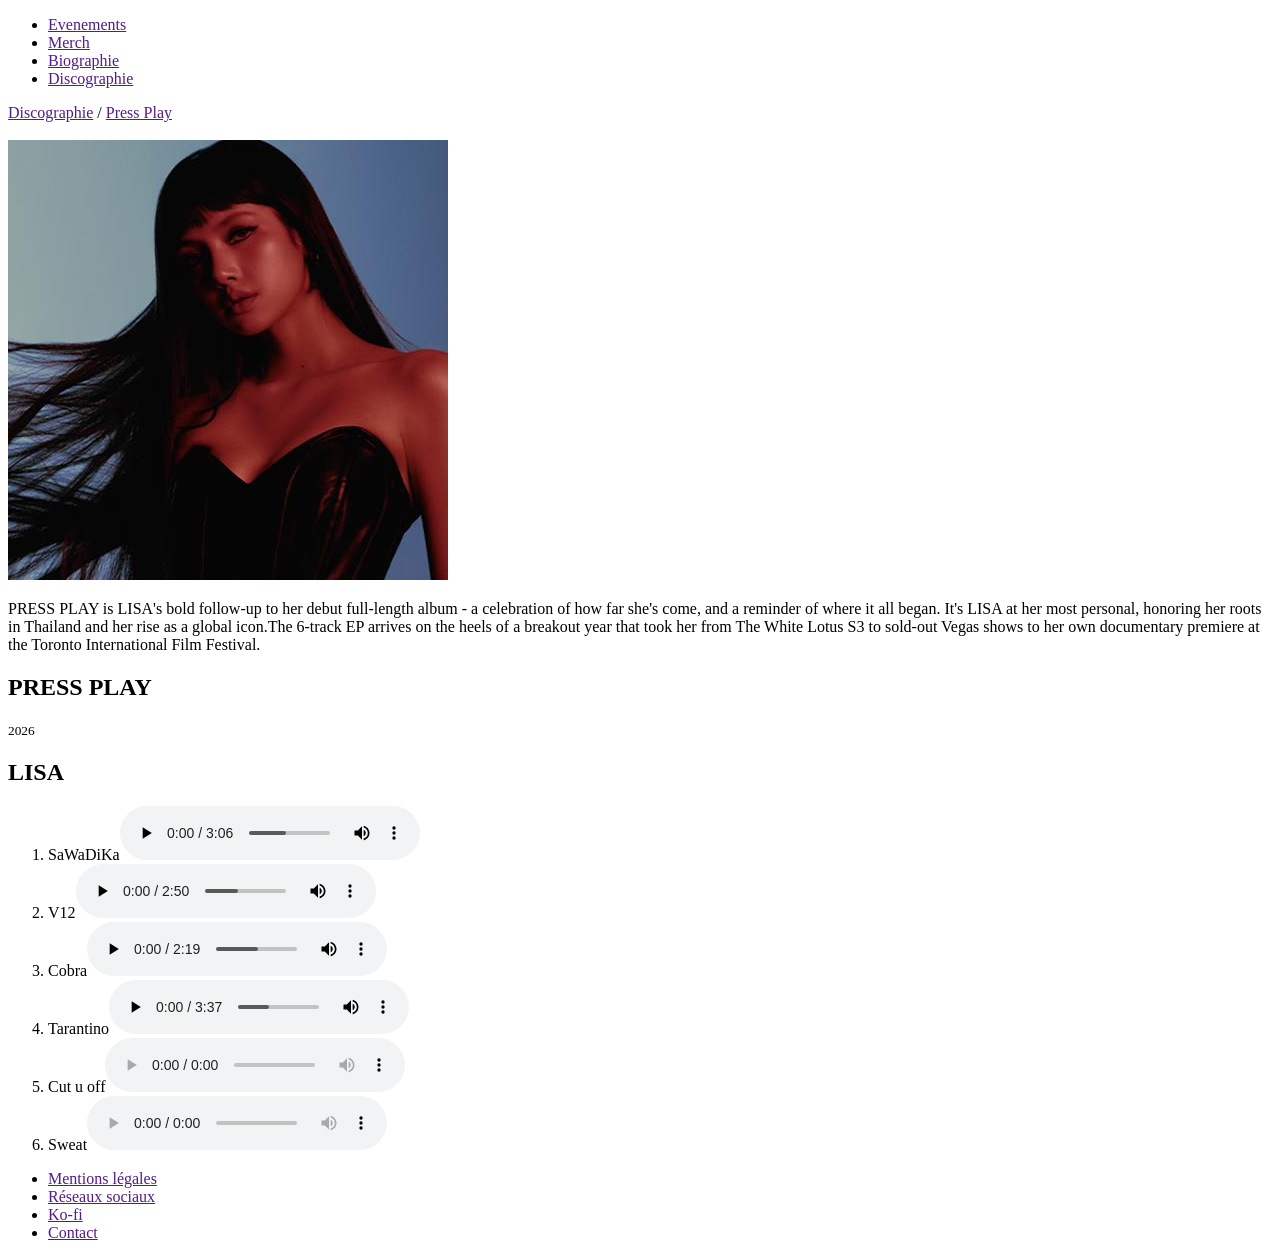
==== index.html @ 05121b47 "version1" ====
<!DOCTYPE html>
<html lang="fr">
<head>
    <meta charset="UTF-8">
    <meta name="viewport" content="width=device-width, initial-scale=1.0">
    <title>Press Play</title>
</head>
<body>
    <header>
        <nav>
            <ul>
                <li><a href="">Evenements</a></li>
                <li><a href="">Merch</a></li>
                <li><a href="">Biographie</a></li>
                <li><a href="">Discographie</a></li>
            </ul>
        </nav>
    </header>
    <main>
        <nav><a href="">Discographie</a> / <a href="">Press Play</a></nav>
        <section>
            <br>
            <div>
                <img src="lisa.jpg" alt="Cover de Press play"> 
                    <p>PRESS PLAY is LISA's bold follow-up to her debut full-length album - a celebration of how far she's come, and a reminder of where it all began. It's LISA at her most personal, honoring her roots in Thailand and her rise as a global icon.The 6-track EP arrives on the heels of a breakout year that took her from The White Lotus S3 to sold-out Vegas shows to her own documentary premiere at the Toronto International Film Festival.</p>
            </div>
            <div>
                <h1>PRESS PLAY</h1>
                <small>2026</small>
                <h2>LISA</h2>
                <ol> 
                    <li>SaWaDiKa<audio src="SaWaDiKa.mp3" controls></audio></li>
                    <li>V12<audio src="V12.mp3" controls></audio></li>
                    <li>Cobra<audio src="Cobra.mp3" controls></audio></li>
                    <li>Tarantino<audio src="Tarantino.mp3"controls></audio></li>
                    <li>Cut u off<audio src="" controls></audio></li>
                    <li>Sweat<audio src="" controls></audio></li>
                </ol>
            </div>
        </section>
        <footer>
            <nav>
                <ul>
                    <li><a href="">Mentions légales</a></li>
                    <li><a href="">Réseaux sociaux</a></li>
                    <li><a href="">Ko-fi</a></li>
                    <li><a href="">Contact</a></li>
                </ul>
            </nav>
        </footer>
    </main>
</body>
</html>
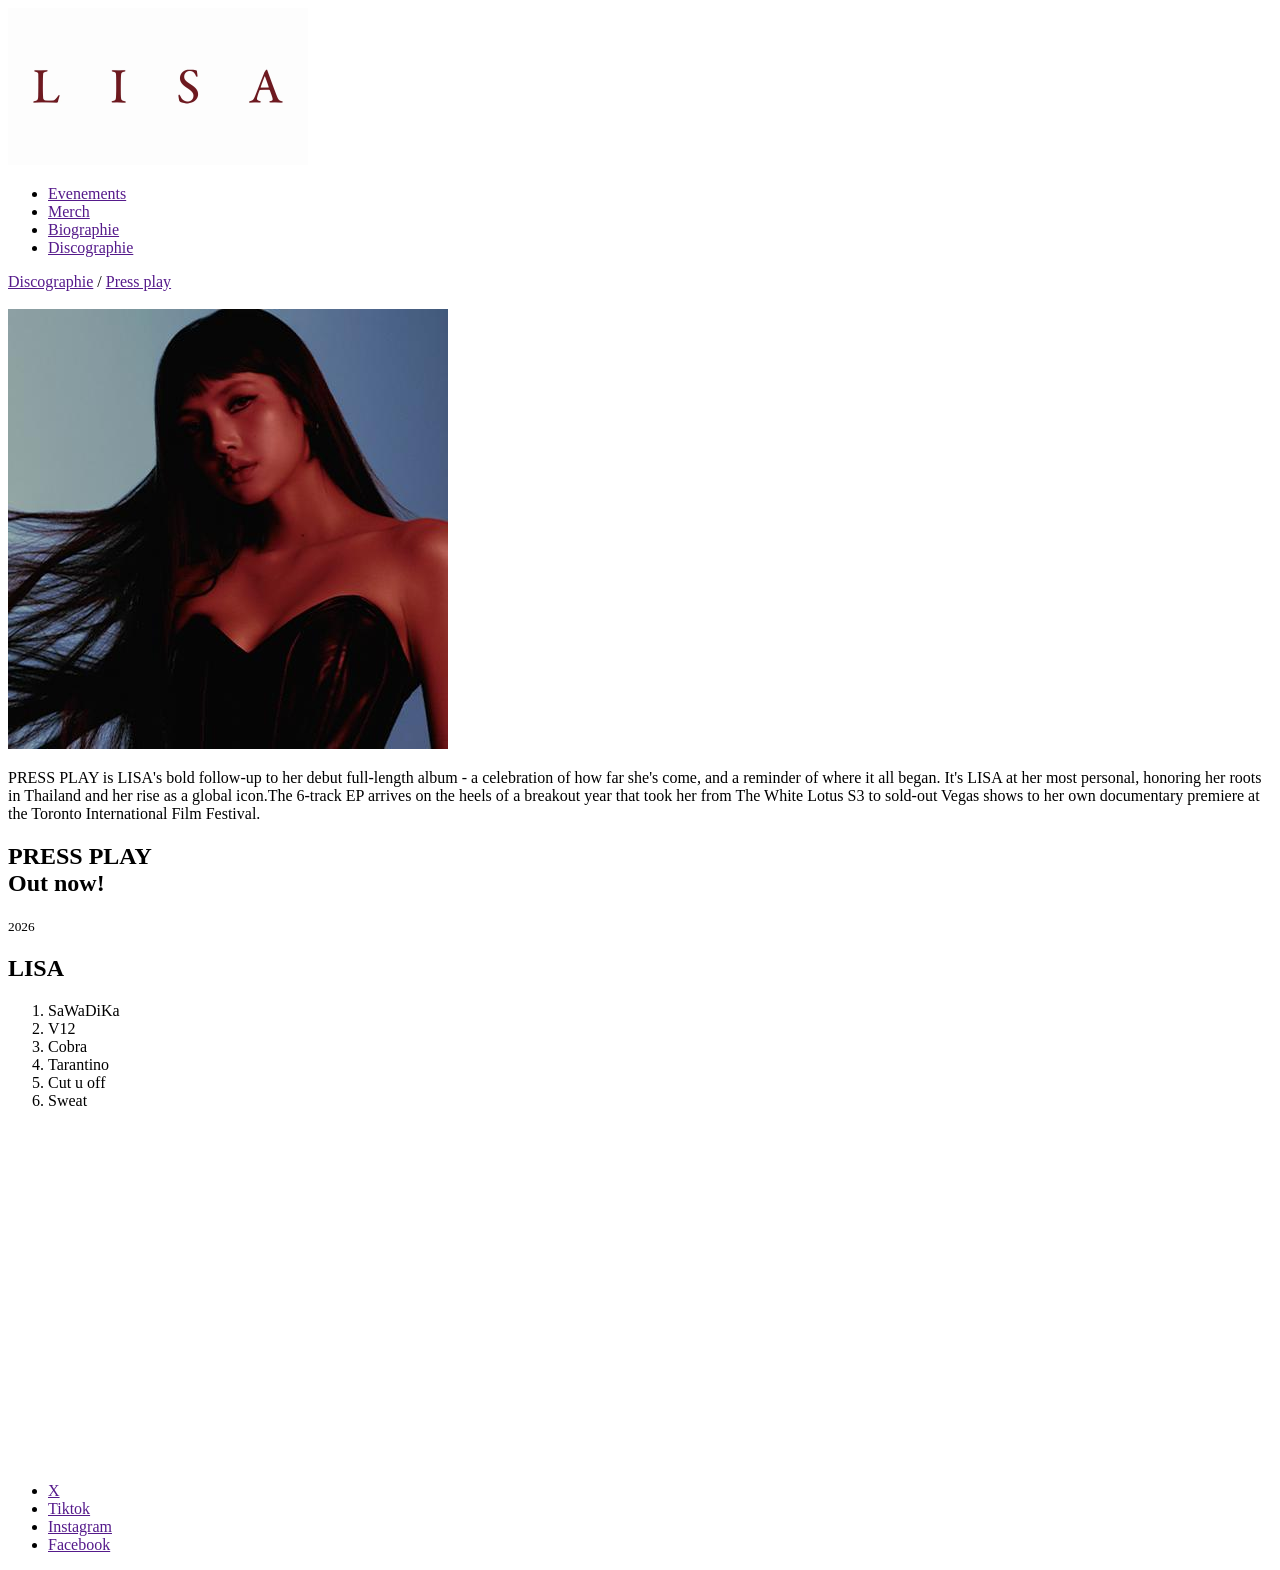
==== commit 12823ea5: "version3" ====
--- a/index.html
+++ b/index.html
@@ -7,6 +7,9 @@
 </head>
 <body>
     <header>
+        <div class="logo">
+                    <img src="lisalogo.webp" alt="logo de lisa" width="300">
+                </div>
         <nav>
             <ul>
                 <li><a href="">Evenements</a></li>
@@ -17,7 +20,8 @@
         </nav>
     </header>
     <main>
-        <nav><a href="">Discographie</a> / <a href="">Press Play</a></nav>
+        <nav><a href="">Discographie</a> / <a href="">Press play
+        </a></nav>
         <section>
             <br>
             <div>
@@ -25,26 +29,30 @@
                     <p>PRESS PLAY is LISA's bold follow-up to her debut full-length album - a celebration of how far she's come, and a reminder of where it all began. It's LISA at her most personal, honoring her roots in Thailand and her rise as a global icon.The 6-track EP arrives on the heels of a breakout year that took her from The White Lotus S3 to sold-out Vegas shows to her own documentary premiere at the Toronto International Film Festival.</p>
             </div>
             <div>
-                <h1>PRESS PLAY</h1>
+                <h1>PRESS PLAY
+                    <br>
+                    Out now!
+                </h1>
                 <small>2026</small>
                 <h2>LISA</h2>
                 <ol> 
-                    <li>SaWaDiKa<audio src="SaWaDiKa.mp3" controls></audio></li>
-                    <li>V12<audio src="V12.mp3" controls></audio></li>
-                    <li>Cobra<audio src="Cobra.mp3" controls></audio></li>
-                    <li>Tarantino<audio src="Tarantino.mp3"controls></audio></li>
-                    <li>Cut u off<audio src="" controls></audio></li>
-                    <li>Sweat<audio src="" controls></audio></li>
+                    <li>SaWaDiKa</li>
+                    <li>V12</audio></li>
+                    <li>Cobra</audio></li>
+                    <li>Tarantino</audio></li>
+                    <li>Cut u off</audio></li>
+                    <li>Sweat</audio></li>
+                    <iframe data-testid="embed-iframe" style="border-radius:12px" src="https://open.spotify.com/embed/album/7H0c8sfmrbAbrMjYuEvWQk?utm_source=generator&si=f88064b7951f4f2d" width="100%" height="352" frameBorder="0" allowfullscreen="" allow="autoplay; clipboard-write; encrypted-media; fullscreen; picture-in-picture" loading="lazy"></iframe>
                 </ol>
             </div>
         </section>
         <footer>
             <nav>
                 <ul>
-                    <li><a href="">Mentions légales</a></li>
-                    <li><a href="">Réseaux sociaux</a></li>
-                    <li><a href="">Ko-fi</a></li>
-                    <li><a href="">Contact</a></li>
+                    <li><a href="">X</a></li>
+                    <li><a href="">Tiktok</a></li>
+                    <li><a href="">Instagram</a></li>
+                    <li><a href="">Facebook</a></li>
                 </ul>
             </nav>
         </footer>
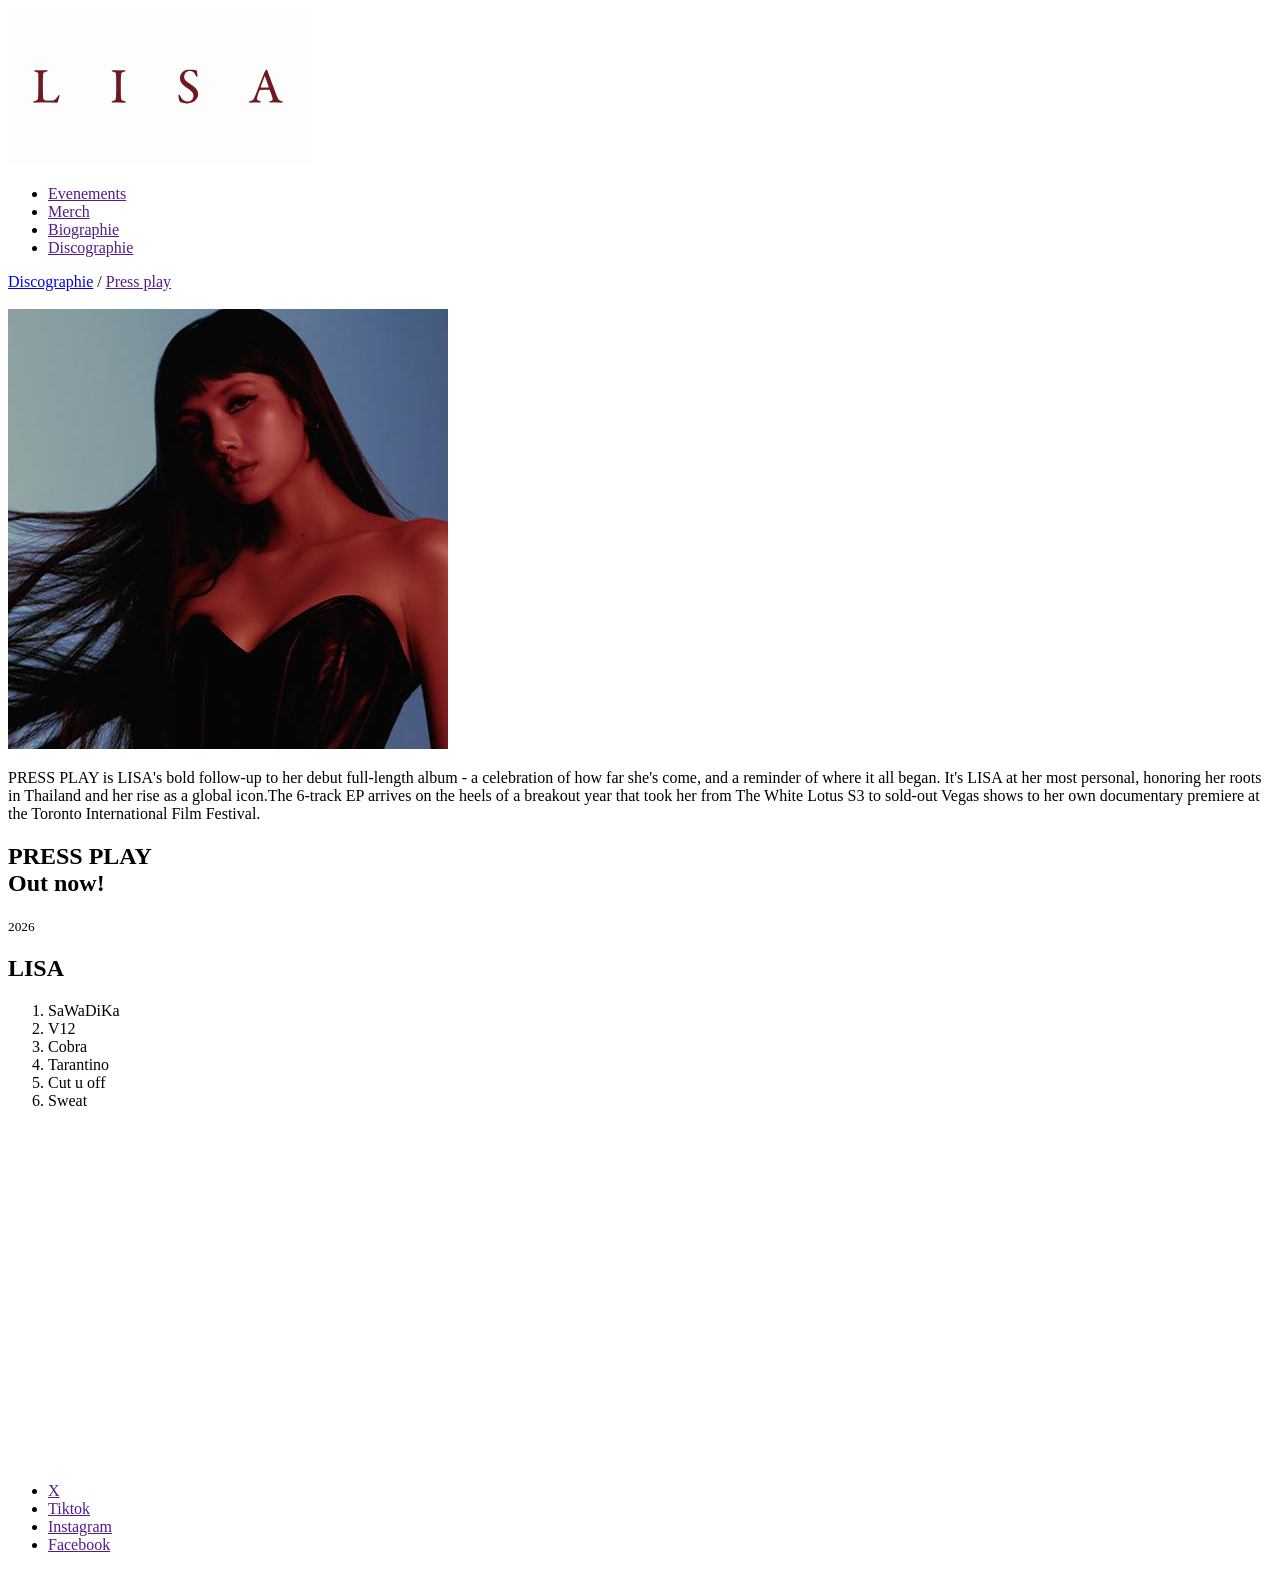
==== commit 88c5b68f: "version abc" ====
--- a/index.html
+++ b/index.html
@@ -3,7 +3,8 @@
 <head>
     <meta charset="UTF-8">
     <meta name="viewport" content="width=device-width, initial-scale=1.0">
-    <title>Press Play</title>
+    <title>Press Play</title> 
+    <link rel="stylesheet" href="style.css">
 </head>
 <body>
     <header>
@@ -20,7 +21,7 @@
         </nav>
     </header>
     <main>
-        <nav><a href="">Discographie</a> / <a href="">Press play
+        <nav><a href="dicographie.html">Discographie</a> / <a href="">Press play
         </a></nav>
         <section>
             <br>
--- a/style.css
+++ b/style.css
@@ -0,0 +1,3 @@
+body {
+    background-image: url(lisa album.png)background-repeat: no-repeat ;
+}
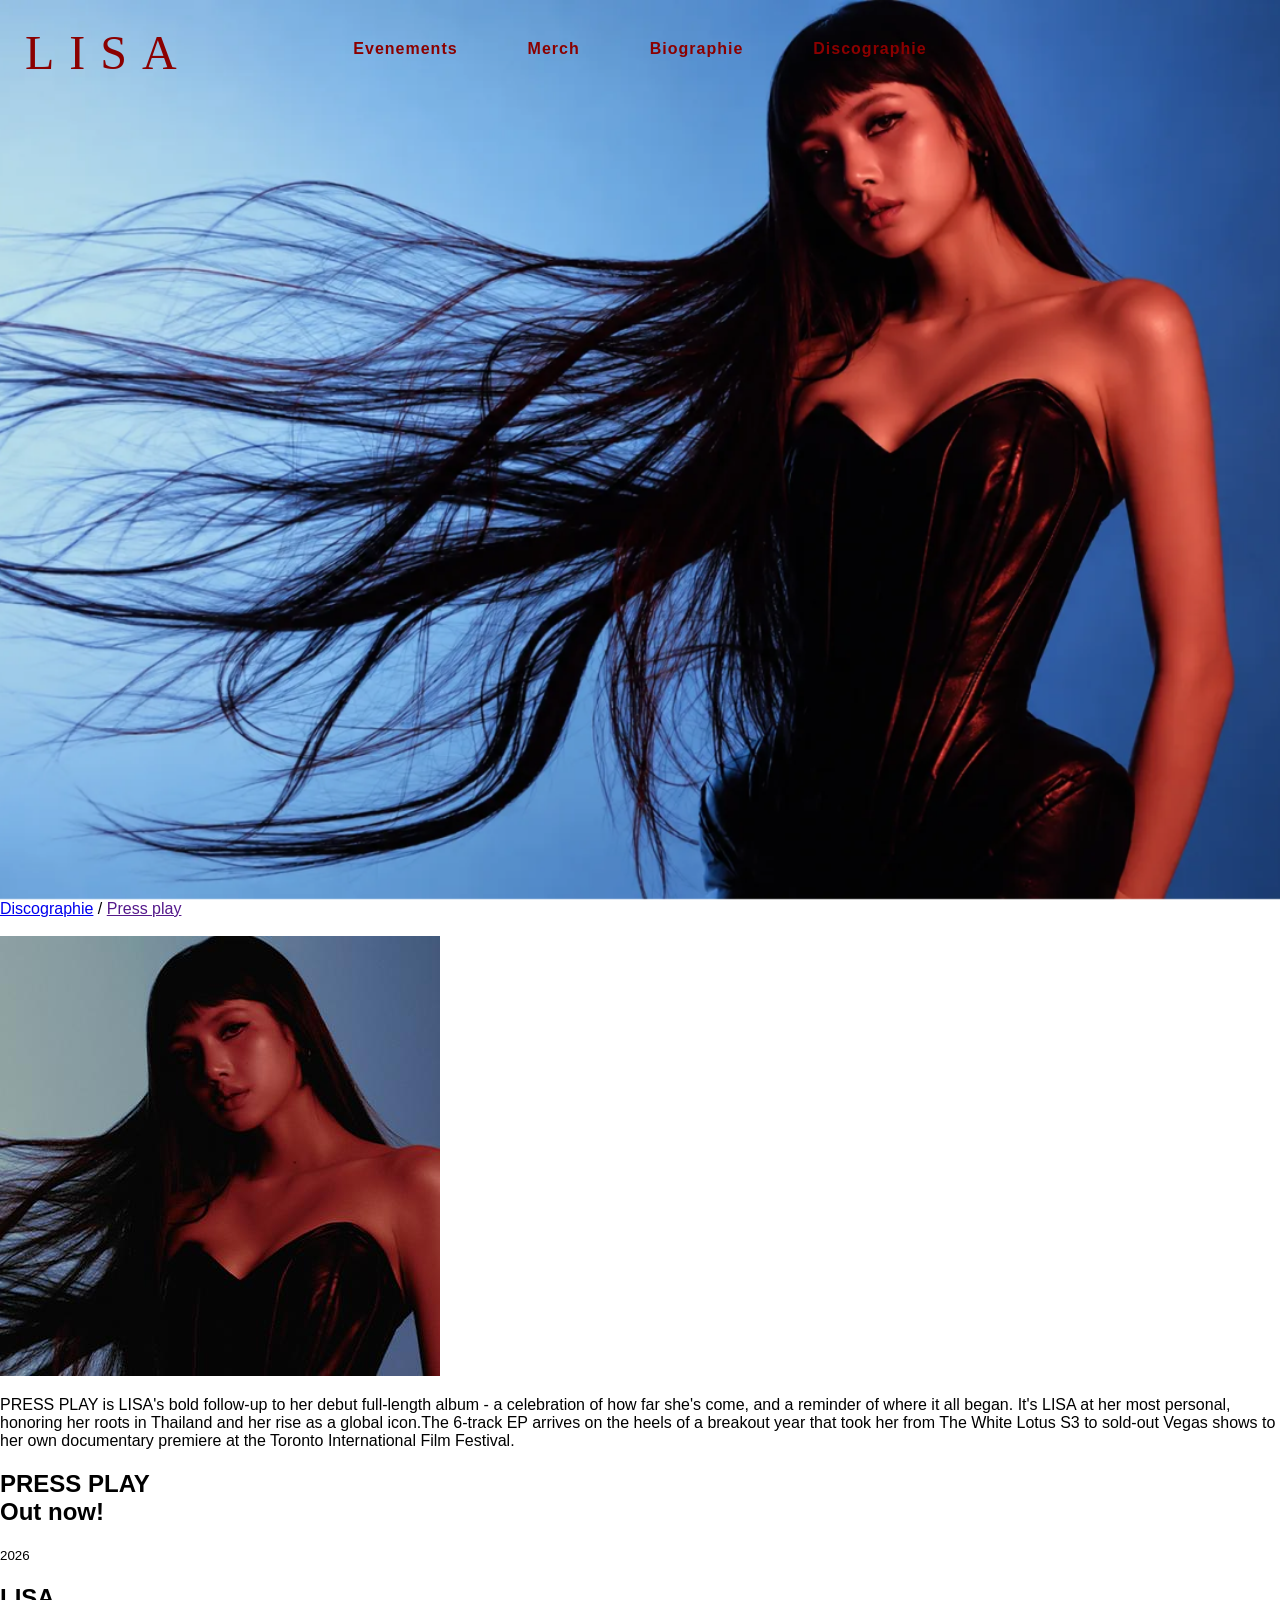
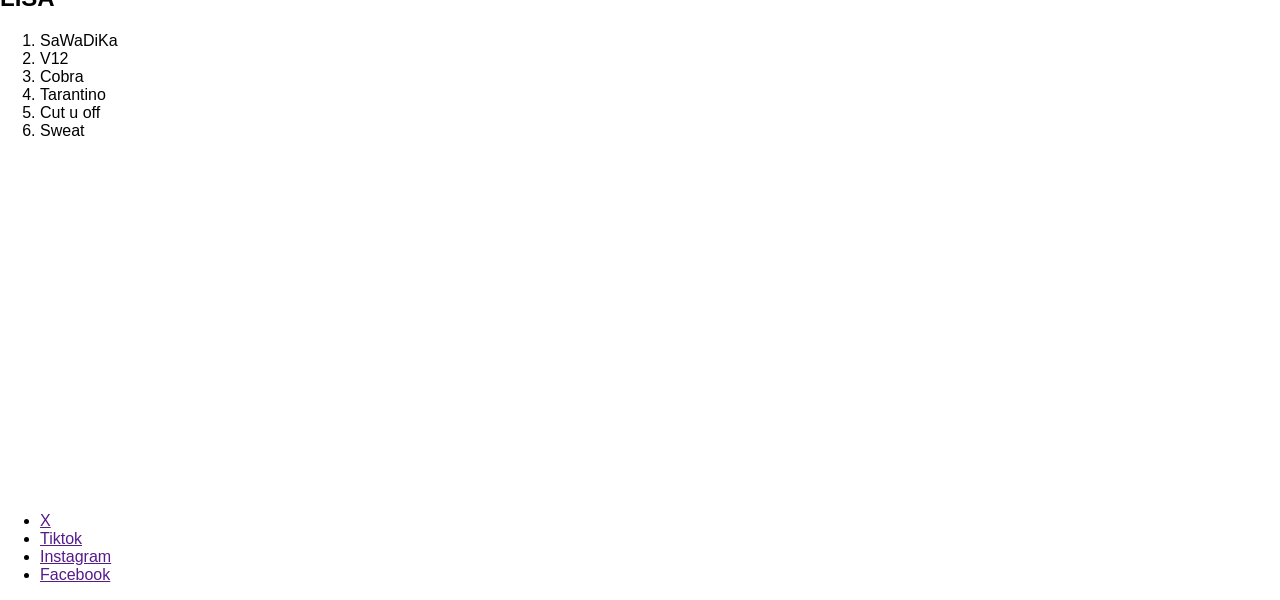
==== commit 1779d6bd: "version abcd" ====
--- a/index.html
+++ b/index.html
@@ -8,10 +8,12 @@
 </head>
 <body>
     <header>
+        <div class="banner">
+        </div>
         <div class="logo">
-                    <img src="lisalogo.webp" alt="logo de lisa" width="300">
+                   LISA
                 </div>
-        <nav>
+        <nav class="menu">
             <ul>
                 <li><a href="">Evenements</a></li>
                 <li><a href="">Merch</a></li>
--- a/style.css
+++ b/style.css
@@ -1,3 +1,51 @@
 body {
-    background-image: url(lisa album.png)background-repeat: no-repeat ;
+margin: 0;
+padding : 0;
+font-family:Arial, sans-serif;
+}
+
+.banner{
+    position: relative;
+    width:100vw;
+    height:100vh;
+    background-image: url("lisaalbum.png");
+    background-size: cover;
+    background-position: center top;
+    background-repeat: no-repeat;
+    overflow: hidden;
+}
+
+.logo{
+    position:absolute;
+    top: 25px;
+    left: 25px;
+    color: darkred;
+    font-family: 'Times New Roman', Times, serif;
+    font-size: 3rem;
+    font-weight: normal;
+    letter-spacing: 15px;
+}
+
+.menu {
+    position: absolute;
+    top: 40px;
+    left: 50%;
+    transform: translate(-50%);
+    z-index: 10;
+}
+.menu ul {
+list-style-type: none;
+display: flex;
+gap: 70px;
+margin: 0;
+padding: 0;
+}
+.menu a {
+    text-decoration: none;
+    color: darkred;
+    font-family: 'Arial Black', sans-serif;
+    font-size: 1rem;
+    font-weight: bold;
+    letter-spacing: 1px;
+    transition: opacity 0.2s ease;
 }
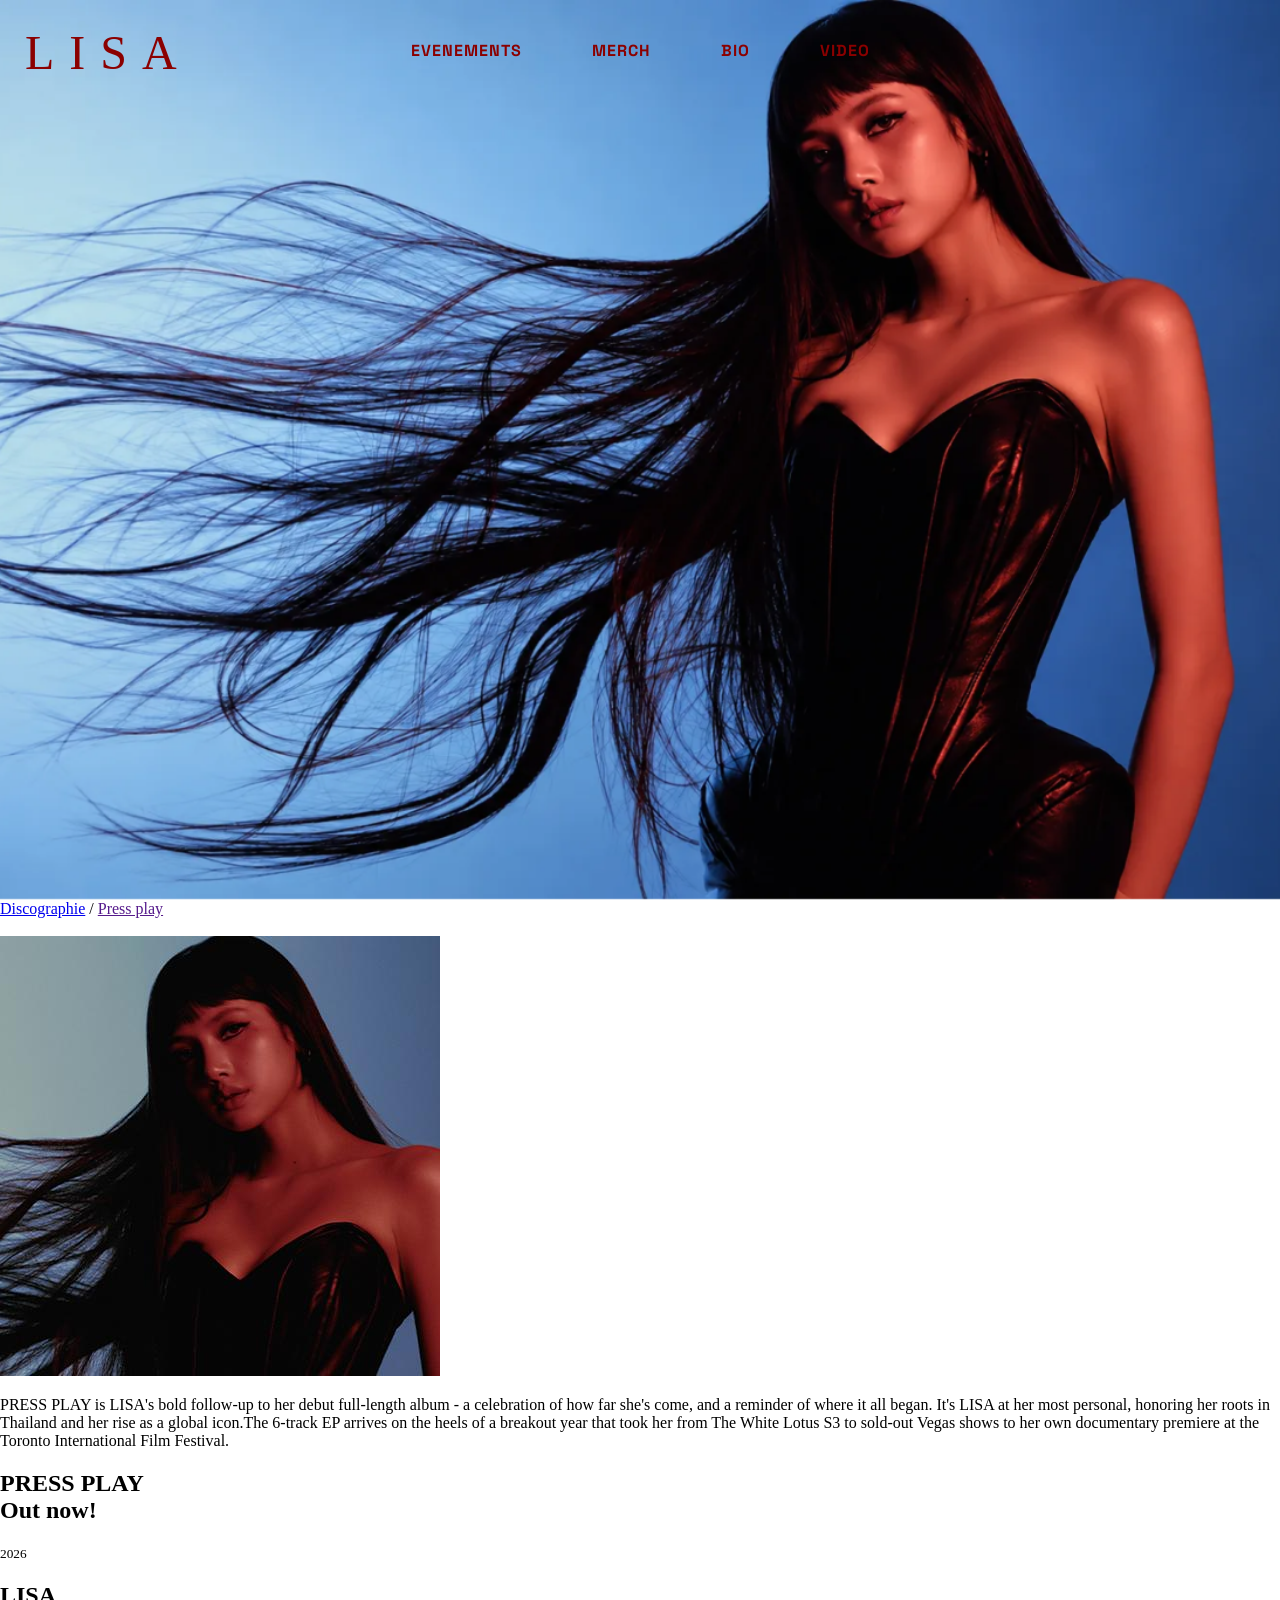
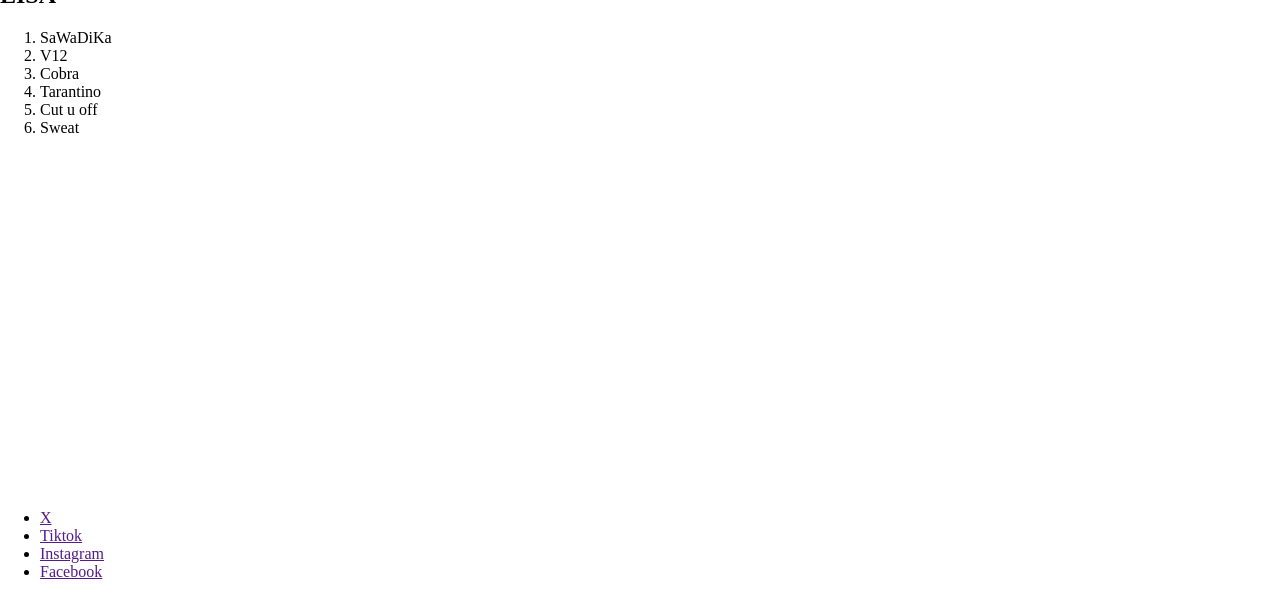
==== commit b7887821: "version 04/11" ====
--- a/index.html
+++ b/index.html
@@ -4,7 +4,12 @@
     <meta charset="UTF-8">
     <meta name="viewport" content="width=device-width, initial-scale=1.0">
     <title>Press Play</title> 
+    <link rel="preconnect" href="https://fonts.googleapis.com">
+     <link rel="preconnect" href="https://fonts.gstatic.com" crossorigin>
+     <link href="https://fonts.googleapis.com/css2?family=Bebas+Neue&family=Great+Vibes&family=Poppins:ital,wght@0,100;0,200;0,300;0,400;0,500;0,600;0,700;0,800;0,900;1,100;1,200;1,300;1,400;1,500;1,600;1,700;1,800;1,900&family=Space+Grotesk:wght@300..700&family=Space+Mono:ital,wght@0,400;0,700;1,400;1,700&display=swap" rel="stylesheet">
     <link rel="stylesheet" href="style.css">
+
+    <link rel="shortcut icon" href="lisa.jpg" type="image/x-icon">
 </head>
 <body>
     <header>
@@ -15,10 +20,10 @@
                 </div>
         <nav class="menu">
             <ul>
-                <li><a href="">Evenements</a></li>
-                <li><a href="">Merch</a></li>
-                <li><a href="">Biographie</a></li>
-                <li><a href="">Discographie</a></li>
+                <li><a href="">EVENEMENTS</a></li>
+                <li><a href="">MERCH</a></li>
+                <li><a href="">BIO</a></li>
+                <li><a href="">VIDEO</a></li>
             </ul>
         </nav>
     </header>
--- a/style.css
+++ b/style.css
@@ -1,7 +1,6 @@
 body {
 margin: 0;
 padding : 0;
-font-family:Arial, sans-serif;
 }
 
 .banner{
@@ -31,8 +30,9 @@
     top: 40px;
     left: 50%;
     transform: translate(-50%);
-    z-index: 10;
+    z-index: 10; 
 }
+
 .menu ul {
 list-style-type: none;
 display: flex;
@@ -40,12 +40,19 @@
 margin: 0;
 padding: 0;
 }
-.menu a {
+
+.menu a{
+    color: darkred;
     text-decoration: none;
-    color: darkred;
-    font-family: 'Arial Black', sans-serif;
     font-size: 1rem;
     font-weight: bold;
     letter-spacing: 1px;
     transition: opacity 0.2s ease;
-}+    font-family: "Space Grotesk", sans-serif;
+    font-optical-sizing: auto;
+    font-weight: <weight>;
+    font-style: normal;
+}
+ 
+
+ 
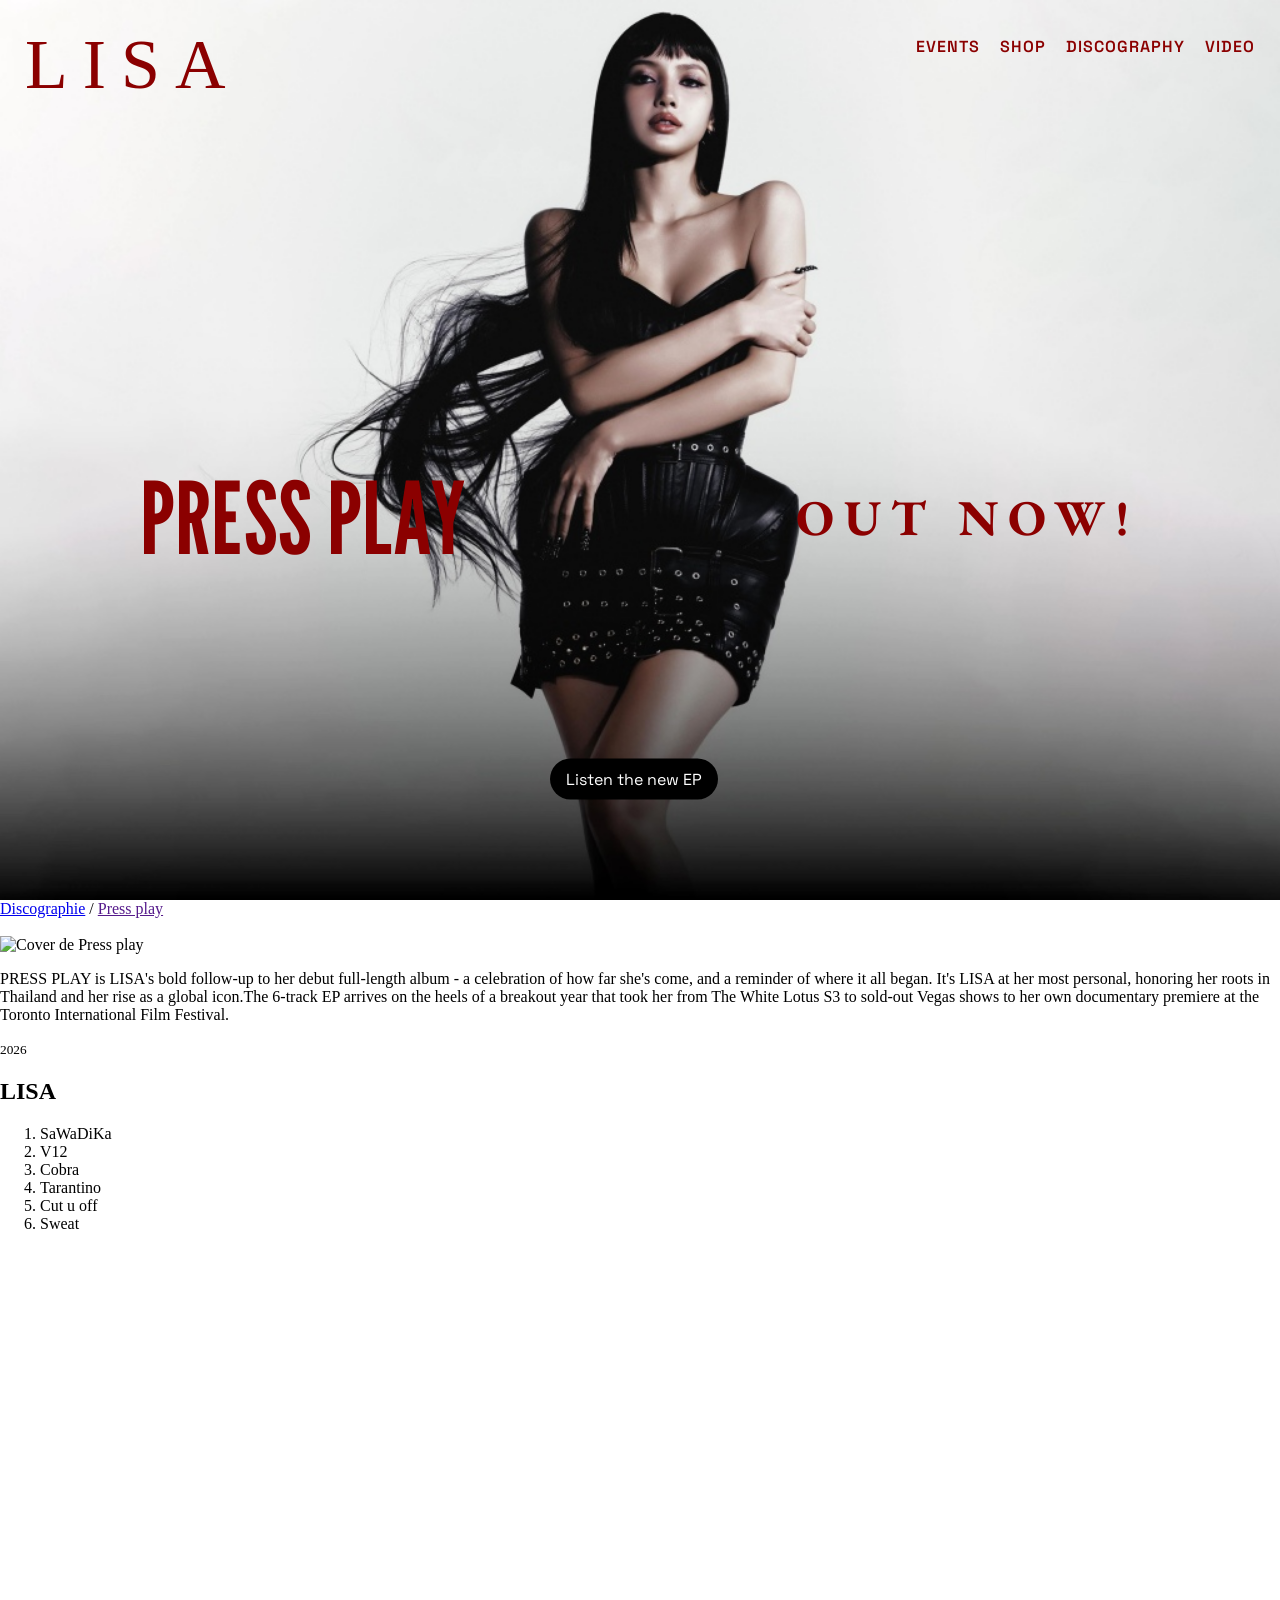
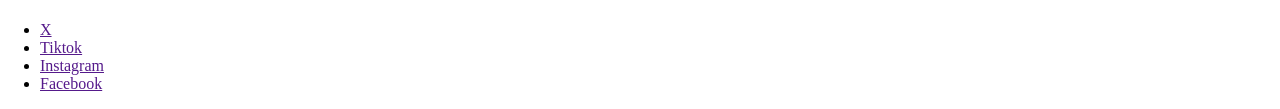
==== commit e21e890b: "version 06/11" ====
--- a/index.html
+++ b/index.html
@@ -7,29 +7,50 @@
     <link rel="preconnect" href="https://fonts.googleapis.com">
      <link rel="preconnect" href="https://fonts.gstatic.com" crossorigin>
      <link href="https://fonts.googleapis.com/css2?family=Bebas+Neue&family=Great+Vibes&family=Poppins:ital,wght@0,100;0,200;0,300;0,400;0,500;0,600;0,700;0,800;0,900;1,100;1,200;1,300;1,400;1,500;1,600;1,700;1,800;1,900&family=Space+Grotesk:wght@300..700&family=Space+Mono:ital,wght@0,400;0,700;1,400;1,700&display=swap" rel="stylesheet">
-    <link rel="stylesheet" href="style.css">
+    
+     <link rel="preconnect" href="https://fonts.googleapis.com">
+     <link rel="preconnect" href="https://fonts.gstatic.com" crossorigin>
+    <link href="https://fonts.googleapis.com/css2?family=Bebas+Neue&family=EB+Garamond:ital,wght@0,400..800;1,400..800&family=Great+Vibes&family=Poppins:ital,wght@0,100;0,200;0,300;0,400;0,500;0,600;0,700;0,800;0,900;1,100;1,200;1,300;1,400;1,500;1,600;1,700;1,800;1,900&family=Space+Grotesk:wght@300..700&family=Space+Mono:ital,wght@0,400;0,700;1,400;1,700&display=swap" rel="stylesheet">
+ 
+    
+     <link rel="preconnect" href="https://fonts.googleapis.com">
+     <link rel="preconnect" href="https://fonts.gstatic.com" crossorigin>
+     <link href="https://fonts.googleapis.com/css2?family=Bebas+Neue&family=EB+Garamond:ital,wght@0,400..800;1,400..800&family=Great+Vibes&family=League+Gothic&family=Poppins:ital,wght@0,100;0,200;0,300;0,400;0,500;0,600;0,700;0,800;0,900;1,100;1,200;1,300;1,400;1,500;1,600;1,700;1,800;1,900&family=Space+Grotesk:wght@300..700&family=Space+Mono:ital,wght@0,400;0,700;1,400;1,700&display=swap" rel="stylesheet">
+
+     <link rel="stylesheet" href="style.css">
 
     <link rel="shortcut icon" href="lisa.jpg" type="image/x-icon">
+
 </head>
 <body>
     <header>
-        <div class="banner">
-        </div>
         <div class="logo">
-                   LISA
+                   <a href="index.html">LISA</a>
                 </div>
+          
+        </video>      
         <nav class="menu">
             <ul>
-                <li><a href="">EVENEMENTS</a></li>
-                <li><a href="">MERCH</a></li>
-                <li><a href="">BIO</a></li>
+                <li><a href="">EVENTS</a></li>
+                <li><a href="">SHOP</a></li>
+                <li><a href="">DISCOGRAPHY</a></li>
                 <li><a href="">VIDEO</a></li>
             </ul>
         </nav>
     </header>
+
     <main>
+        <div class="banner">
+            <h1>
+       <span class="titre">PRESS PLAY</span>
+       <span class="sous-titre">OUT NOW!</span>
+       </h1>
+       <a href="https://lisa.lnk.to/pressplay" class="bouton">Listen the new EP</a>
+       </div>
+
         <nav><a href="dicographie.html">Discographie</a> / <a href="">Press play
         </a></nav>
+
         <section>
             <br>
             <div>
@@ -37,10 +58,6 @@
                     <p>PRESS PLAY is LISA's bold follow-up to her debut full-length album - a celebration of how far she's come, and a reminder of where it all began. It's LISA at her most personal, honoring her roots in Thailand and her rise as a global icon.The 6-track EP arrives on the heels of a breakout year that took her from The White Lotus S3 to sold-out Vegas shows to her own documentary premiere at the Toronto International Film Festival.</p>
             </div>
             <div>
-                <h1>PRESS PLAY
-                    <br>
-                    Out now!
-                </h1>
                 <small>2026</small>
                 <h2>LISA</h2>
                 <ol> 
@@ -50,10 +67,13 @@
                     <li>Tarantino</audio></li>
                     <li>Cut u off</audio></li>
                     <li>Sweat</audio></li>
-                    <iframe data-testid="embed-iframe" style="border-radius:12px" src="https://open.spotify.com/embed/album/7H0c8sfmrbAbrMjYuEvWQk?utm_source=generator&si=f88064b7951f4f2d" width="100%" height="352" frameBorder="0" allowfullscreen="" allow="autoplay; clipboard-write; encrypted-media; fullscreen; picture-in-picture" loading="lazy"></iframe>
                 </ol>
+                     <iframe data-testid="embed-iframe" style="border-radius:12px" src="https://open.spotify.com/embed/album/7H0c8sfmrbAbrMjYuEvWQk?utm_source=generator&si=f88064b7951f4f2d" width="100%" height="352" frameBorder="0" allowfullscreen="" allow="autoplay; clipboard-write; encrypted-media; fullscreen; picture-in-picture" loading="lazy"></iframe>
+
             </div>
         </section>
+        </main>
+
         <footer>
             <nav>
                 <ul>
@@ -64,6 +84,5 @@
                 </ul>
             </nav>
         </footer>
-    </main>
 </body>
 </html>
--- a/style.css
+++ b/style.css
@@ -1,17 +1,6 @@
 body {
 margin: 0;
 padding : 0;
-}
-
-.banner{
-    position: relative;
-    width:100vw;
-    height:100vh;
-    background-image: url("lisaalbum.png");
-    background-size: cover;
-    background-position: center top;
-    background-repeat: no-repeat;
-    overflow: hidden;
 }
 
 .logo{
@@ -20,32 +9,85 @@
     left: 25px;
     color: darkred;
     font-family: 'Times New Roman', Times, serif;
-    font-size: 3rem;
+    font-size: 70px;
     font-weight: normal;
     letter-spacing: 15px;
+    z-index: 8;
 }
 
-.menu {
-    position: absolute;
-    top: 40px;
-    left: 50%;
-    transform: translate(-50%);
-    z-index: 10; 
+.logo a{
+    text-decoration: none;
+    color: inherit;
 }
 
-.menu ul {
-list-style-type: none;
-display: flex;
-gap: 70px;
-margin: 0;
-padding: 0;
+.banner{
+    background-image: url("LALI.jpg");
+    position: relative;
+    width: 100%;
+    height: 100vh;
+    background-size: cover;  
+    background-position: center top;
+    background-repeat: no-repeat;
+    overflow: hidden;   
+    display: block;
+}
+
+.banner h1{
+    display: flex;
+    font-size: 100px;
+    flex-direction: row;
+    justify-content: space-between;
+    width: 100%;
+    align-items: center;
+    position: absolute;
+    left: 50%;
+    top:50%;
+    transform: translate(-50%,-50%); 
+    max-width: 1000px;
+   
+}
+
+.titre{
+    font-size: 100px;
+    font-family: "League Gothic", sans-serif;
+    color: darkred;
+    display: block;
+    white-space: nowrap;
+    
+}
+
+.sous-titre{
+    letter-spacing: 10px;
+    font-size: 50px;
+    font-family: "EB Garamond", serif;
+    color: darkred;
+    display: block;
+    white-space: nowrap; 
+}
+
+.menu{
+    position: absolute;
+    top: 36px;
+    left: auto;
+    right: 25px;
+    transform: none;
+    z-index: 8; 
+}
+
+.menu ul{
+    display: flex;
+	align-items: center; 
+	gap: 20px;
+    margin: 0;
+    padding: 0;
+    list-style: none;
 }
 
 .menu a{
     color: darkred;
     text-decoration: none;
     font-size: 1rem;
-    font-weight: bold;
+    font-weight: 600;
     letter-spacing: 1px;
     transition: opacity 0.2s ease;
     font-family: "Space Grotesk", sans-serif;
@@ -54,5 +96,30 @@
     font-style: normal;
 }
  
+.bouton{
+    background-color: black;
+    color: white;
+    display: flex;
+    margin: auto;
+    width: fit-content;
+    justify-content: center;
+    align-items: center;
+    font-size: medium;
+    padding: 10px 16px;
+    border-radius: 70px;
+    text-decoration: none;
+    transition: all 0.3s ease-in-out;
+    position: absolute;
+    bottom: 80px;
+    left: 43%;
+    transform: translateY(-50%);
+    font-family: "Space Grotesk", sans-serif;
+
+}
+
+.bouton:hover{
+    background-color: darkred;
+}
+
 
  
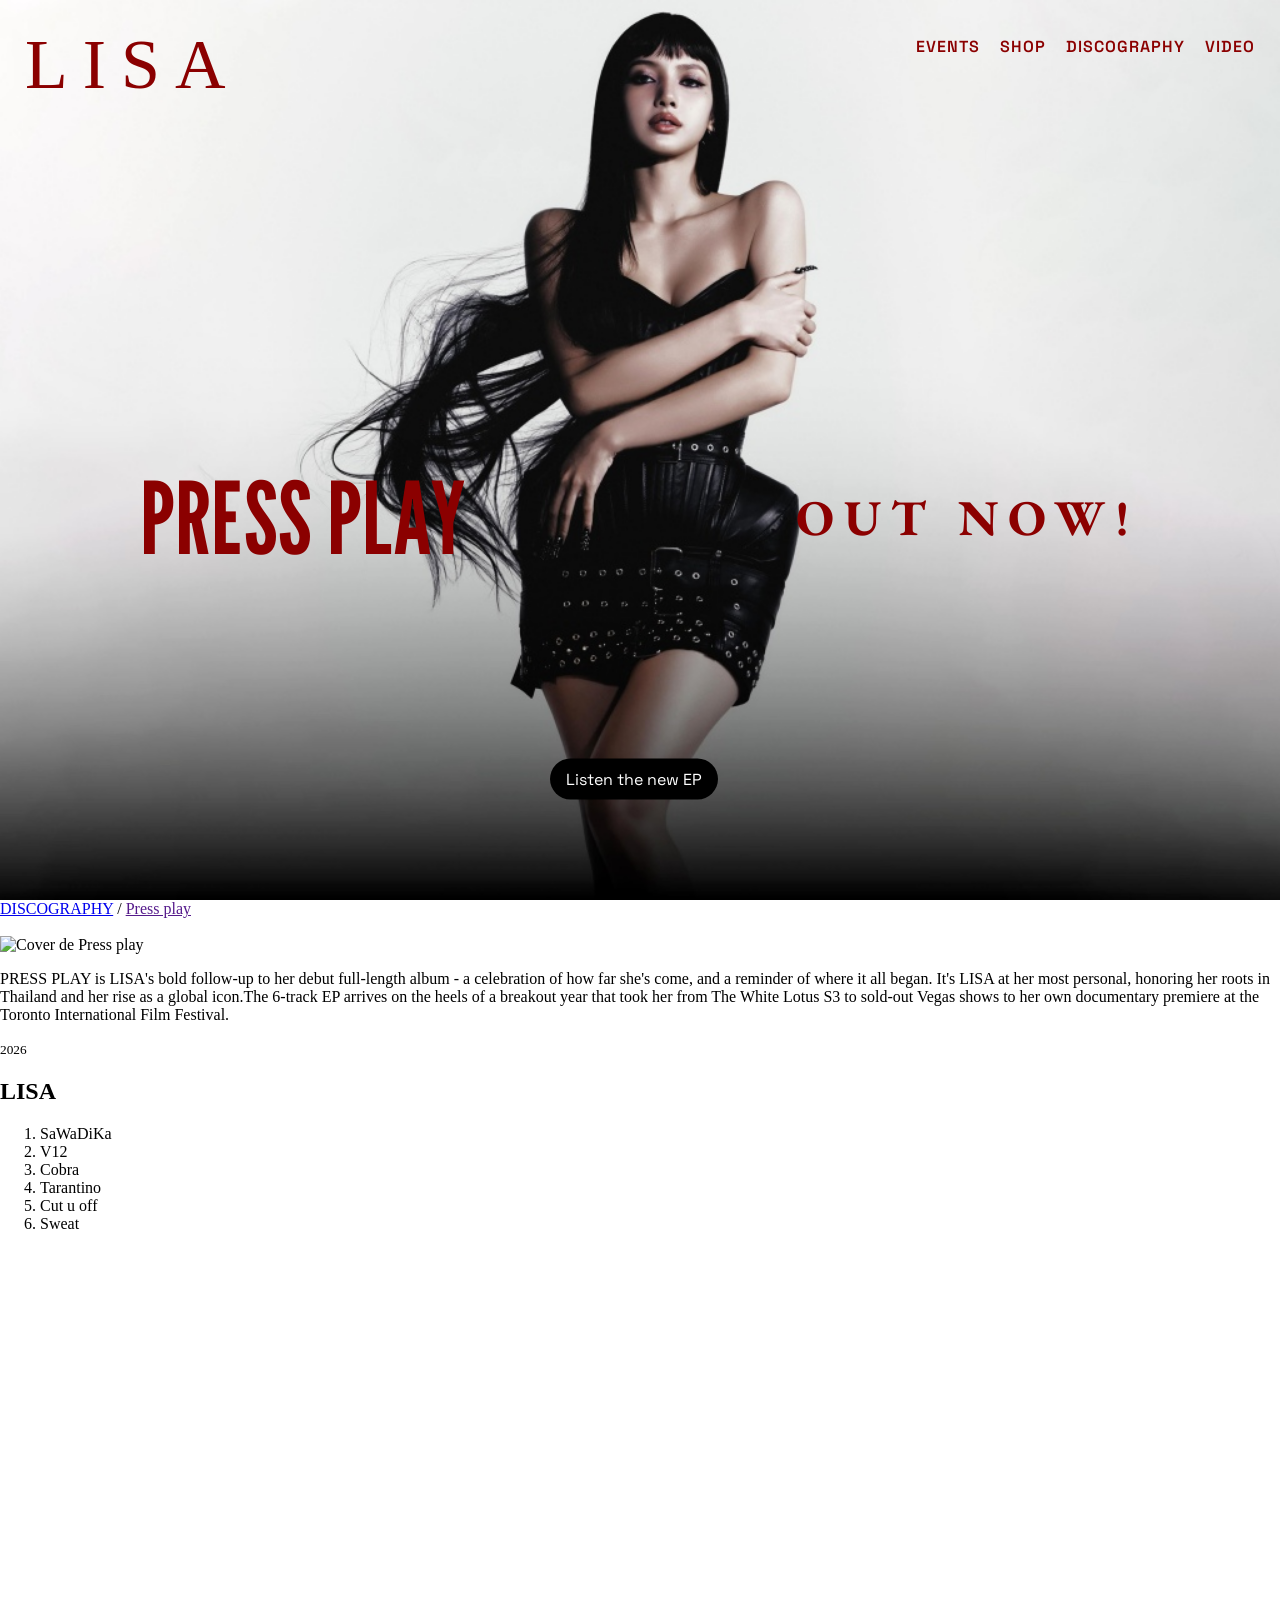
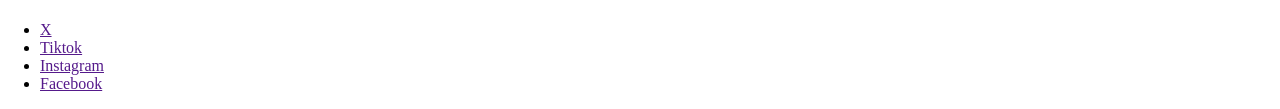
==== commit 152ea114: "version 06/11 B" ====
--- a/index.html
+++ b/index.html
@@ -48,7 +48,7 @@
        <a href="https://lisa.lnk.to/pressplay" class="bouton">Listen the new EP</a>
        </div>
 
-        <nav><a href="dicographie.html">Discographie</a> / <a href="">Press play
+        <nav><a href="DISCOGRAPHY.html">DISCOGRAPHY</a> / <a href="">Press play
         </a></nav>
 
         <section>
--- a/style.css
+++ b/style.css
@@ -1,6 +1,7 @@
 body {
 margin: 0;
 padding : 0;
+cursor: url("logostarlisa.png") 16 16, auto;
 }
 
 .logo{
@@ -122,4 +123,7 @@
 }
 
 
+
+
+
  
